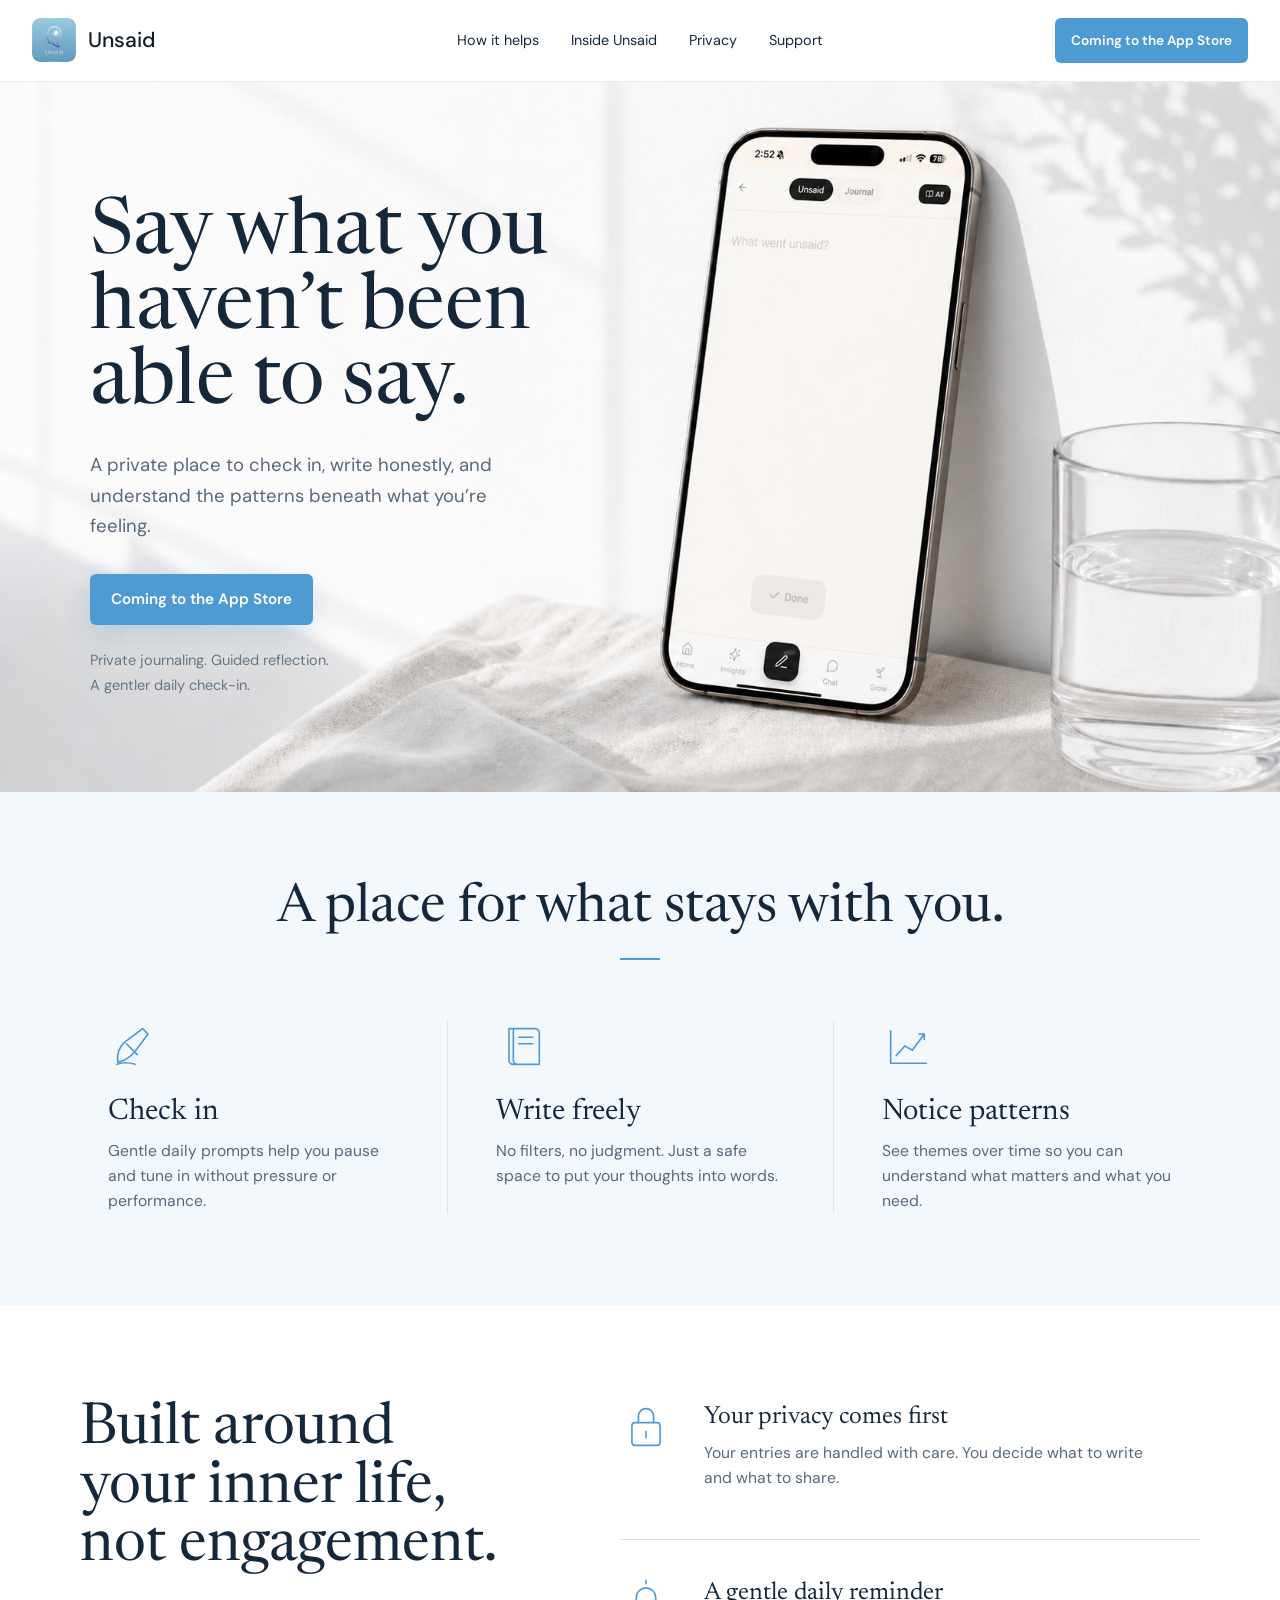
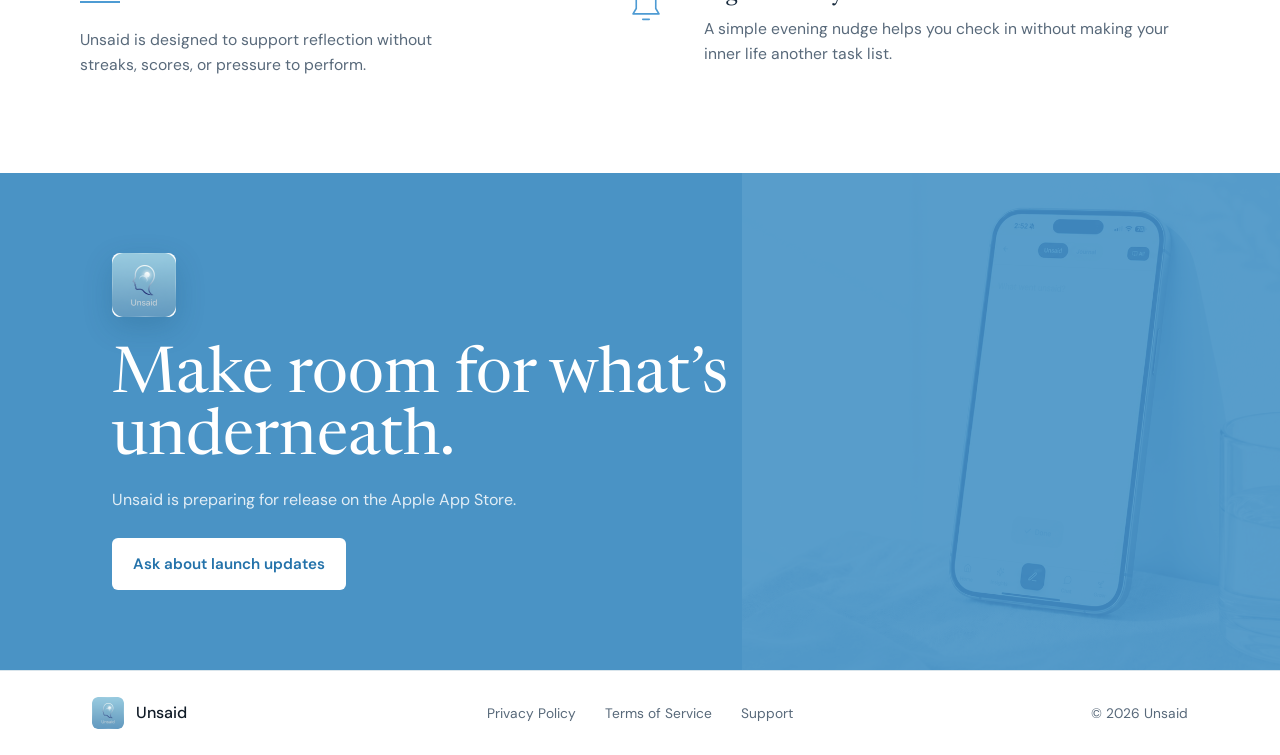
==== index.html @ bd215448 "Add files via upload" ====
<!doctype html>
<html lang="en">
  <head>
    <meta charset="utf-8">
    <meta name="viewport" content="width=device-width, initial-scale=1">
    <title>Unsaid | Understand Your Silence</title>
    <meta name="description" content="Unsaid is a private place to check in, write honestly, and understand the patterns beneath what you are feeling.">
    <link rel="icon" href="assets/unsaid-logo.png">
    <link rel="apple-touch-icon" href="assets/unsaid-logo.png">
    <link rel="preload" as="image" href="assets/unsaid-hero-v2.png">
    <link rel="stylesheet" href="styles.css">
  </head>
  <body>
    <div class="site-shell">
      <nav class="nav" aria-label="Main navigation">
        <a class="brand" href="index.html">
          <img src="assets/unsaid-logo.png" alt="Unsaid logo">
          <span>Unsaid</span>
        </a>
        <div class="nav-links">
          <a href="#how">How it helps</a>
          <a href="#inside">Inside Unsaid</a>
          <a href="privacy.html">Privacy</a>
          <a href="support.html">Support</a>
        </div>
        <a class="nav-cta" href="#availability">Coming to the App Store</a>
      </nav>

      <main>
        <section class="hero">
          <img class="hero-image" src="assets/unsaid-hero-v2.png" alt="The real Unsaid writing screen shown on an iPhone beside a glass of water">
          <div class="hero-copy">
            <h1>Say what you haven&rsquo;t been able to say.</h1>
            <p>A private place to check in, write honestly, and understand the patterns beneath what you&rsquo;re feeling.</p>
            <a class="button" href="#availability">Coming to the App Store</a>
            <p class="hero-note">Private journaling. Guided reflection.<br>A gentler daily check-in.</p>
          </div>
        </section>

        <section id="how" class="features-section">
          <div class="section-heading reveal">
            <h2>A place for what stays with you.</h2>
            <span aria-hidden="true"></span>
          </div>
          <div class="feature-list">
            <article class="feature reveal">
              <svg viewBox="0 0 48 48" aria-hidden="true"><path d="M9 38c7-1 12-5 16-10L37 12l-5-5-16 12c-5 4-8 10-7 19Zm8-17 10 10M8 40c6-2 11-2 17 0"/></svg>
              <h3>Check in</h3>
              <p>Gentle daily prompts help you pause and tune in without pressure or performance.</p>
            </article>
            <article class="feature reveal">
              <svg viewBox="0 0 48 48" aria-hidden="true"><path d="M12 7h24a4 4 0 0 1 4 4v29H16a4 4 0 0 1-4-4V7Zm4 0v29a4 4 0 0 0 4 4M21 15h13M21 21h13"/></svg>
              <h3>Write freely</h3>
              <p>No filters, no judgment. Just a safe space to put your thoughts into words.</p>
            </article>
            <article class="feature reveal">
              <svg viewBox="0 0 48 48" aria-hidden="true"><path d="M8 39V9M8 39h33M13 32l8-9 7 4 11-15M34 12h5v5"/></svg>
              <h3>Notice patterns</h3>
              <p>See themes over time so you can understand what matters and what you need.</p>
            </article>
          </div>
        </section>

        <section id="inside" class="values-section">
          <div class="values-inner">
            <div class="values-copy reveal">
              <h2>Built around your inner life, not engagement.</h2>
              <span class="small-rule" aria-hidden="true"></span>
              <p>Unsaid is designed to support reflection without streaks, scores, or pressure to perform.</p>
            </div>
            <div class="value-list">
              <article class="value reveal">
                <svg viewBox="0 0 48 48" aria-hidden="true"><rect x="11" y="20" width="26" height="21" rx="3"/><path d="M17 20v-6a7 7 0 0 1 14 0v6M24 28v6"/></svg>
                <div>
                  <h3>Your privacy comes first</h3>
                  <p>Your entries are handled with care. You decide what to write and what to share.</p>
                </div>
              </article>
              <article class="value reveal">
                <svg viewBox="0 0 48 48" aria-hidden="true"><path d="M12 35h24l-3-5V20a9 9 0 0 0-18 0v10l-3 5Zm9 5h6M24 7V4"/></svg>
                <div>
                  <h3>A gentle daily reminder</h3>
                  <p>A simple evening nudge helps you check in without making your inner life another task list.</p>
                </div>
              </article>
            </div>
          </div>
        </section>

        <section id="availability" class="closing-section">
          <div class="closing-inner reveal">
            <img src="assets/unsaid-logo.png" alt="" aria-hidden="true">
            <h2>Make room for what&rsquo;s underneath.</h2>
            <p>Unsaid is preparing for release on the Apple App Store.</p>
            <a class="button light" href="mailto:hello@showcasesolutionsapps.com?subject=Unsaid%20launch%20updates">Ask about launch updates</a>
          </div>
        </section>
      </main>

      <footer class="footer">
        <div class="footer-inner">
          <a class="footer-brand" href="index.html"><img src="assets/unsaid-logo.png" alt=""><span>Unsaid</span></a>
          <div class="footer-links">
            <a href="privacy.html">Privacy Policy</a>
            <a href="terms.html">Terms of Service</a>
            <a href="support.html">Support</a>
          </div>
          <span>&copy; 2026 Unsaid</span>
        </div>
      </footer>
    </div>
  </body>
</html>
---- styles.css ----
@import url('https://fonts.googleapis.com/css2?family=DM+Sans:wght@400;500;600&family=Newsreader:opsz,wght@6..72,400;6..72,500&display=swap');

:root {
  --ink: #15283b;
  --muted: #58697a;
  --blue: #4e9bd3;
  --blue-dark: #2372aa;
  --pale-blue: #f2f8fc;
  --line: #d9e5ec;
  --amber: #d49b4b;
  --white: #ffffff;
  --serif: "Newsreader", Georgia, "Times New Roman", serif;
  --sans: "DM Sans", -apple-system, BlinkMacSystemFont, "Segoe UI", sans-serif;
}

* { box-sizing: border-box; }

html { scroll-behavior: smooth; }

body {
  margin: 0;
  color: var(--ink);
  background: var(--white);
  font-family: var(--sans);
  line-height: 1.6;
}

a { color: inherit; }

.site-shell { min-height: 100vh; background: var(--white); }

.nav {
  position: relative;
  z-index: 5;
  display: grid;
  grid-template-columns: 1fr auto 1fr;
  align-items: center;
  gap: 2rem;
  max-width: 1280px;
  margin: 0 auto;
  padding: 1.15rem 2rem;
  background: var(--white);
  border-bottom: 1px solid rgba(217, 229, 236, 0.72);
}

.brand,
.footer-brand {
  display: inline-flex;
  align-items: center;
  gap: 0.75rem;
  width: fit-content;
  color: #101b27;
  text-decoration: none;
  font-size: 1.32rem;
  font-weight: 500;
}

.brand img { width: 2.75rem; height: 2.75rem; border-radius: 8px; }

.nav-links { display: flex; align-items: center; gap: 2rem; font-size: 0.9rem; }
.nav-links a, .footer-links a { text-decoration: none; }
.nav-links a:hover, .footer-links a:hover { color: var(--blue-dark); }

.nav-cta {
  justify-self: end;
  padding: 0.7rem 1rem;
  border-radius: 6px;
  background: var(--blue);
  color: var(--white);
  text-decoration: none;
  font-size: 0.85rem;
  font-weight: 600;
}

.hero {
  position: relative;
  min-height: 710px;
  max-width: 1440px;
  margin: 0 auto;
  overflow: hidden;
  background: #fff;
}

.hero-image {
  position: absolute;
  inset: 0;
  width: 100%;
  height: 100%;
  object-fit: cover;
  object-position: center;
}

.hero-copy {
  position: relative;
  z-index: 1;
  width: min(42rem, 52%);
  padding: 7.25rem 0 5rem clamp(2rem, 7vw, 6.5rem);
}

.hero h1,
.section-heading h2,
.values-section h2,
.closing-section h2,
.legal-layout h1,
.legal-card h2 {
  font-family: var(--serif);
  font-weight: 400;
  letter-spacing: 0;
}

.hero h1 {
  max-width: 570px;
  margin: 0;
  font-size: clamp(3.8rem, 6.1vw, 6.1rem);
  line-height: 0.96;
}

.hero-copy > p:not(.hero-note) {
  max-width: 460px;
  margin: 1.7rem 0 0;
  color: var(--muted);
  font-size: 1.16rem;
  line-height: 1.65;
}

.button {
  display: inline-flex;
  align-items: center;
  justify-content: center;
  min-height: 3.2rem;
  margin-top: 2rem;
  padding: 0 1.25rem;
  border: 1px solid transparent;
  border-radius: 6px;
  background: var(--blue);
  color: var(--white);
  text-decoration: none;
  font-size: 0.95rem;
  font-weight: 600;
  box-shadow: 0 10px 28px rgba(50, 127, 180, 0.16);
  transition: transform 180ms ease, background 180ms ease;
}

.button:hover { background: var(--blue-dark); transform: translateY(-2px); }
.button:focus-visible, .nav a:focus-visible, .footer a:focus-visible { outline: 3px solid rgba(78, 155, 211, 0.3); outline-offset: 4px; }

.hero-note {
  margin: 1.5rem 0 0;
  color: #667787;
  font-size: 0.91rem;
  line-height: 1.7;
}

.features-section {
  padding: 5.5rem max(2rem, calc((100vw - 1160px) / 2)) 5.75rem;
  background: var(--pale-blue);
}

.section-heading { text-align: center; }
.section-heading h2 { margin: 0; font-size: clamp(2.5rem, 4.2vw, 4rem); line-height: 1.05; }
.section-heading span, .small-rule { display: block; width: 2.5rem; height: 2px; margin: 1.35rem auto 0; background: var(--blue); }

.feature-list {
  display: grid;
  grid-template-columns: repeat(3, 1fr);
  max-width: 1160px;
  margin: 3.8rem auto 0;
}

.feature { padding: 0 3rem; border-left: 1px solid var(--line); }
.feature:first-child { border-left: 0; }
.feature svg, .value svg { width: 3.25rem; height: 3.25rem; fill: none; stroke: var(--blue); stroke-width: 1.5; stroke-linecap: round; stroke-linejoin: round; }
.feature h3, .value h3 { margin: 1rem 0 0.55rem; font-family: var(--serif); font-size: 1.85rem; font-weight: 400; line-height: 1.1; }
.feature p, .value p, .values-copy p { margin: 0; color: var(--muted); font-size: 0.98rem; }

.values-section { padding: 6rem 2rem; }
.values-inner { display: grid; grid-template-columns: 0.85fr 1.15fr; gap: 7rem; max-width: 1120px; margin: 0 auto; }
.values-section h2 { max-width: 450px; margin: 0; font-size: clamp(2.65rem, 4.5vw, 4.3rem); line-height: 1.02; }
.values-copy .small-rule { margin: 1.5rem 0; }
.values-copy p { max-width: 400px; }
.value-list { display: grid; }
.value { display: grid; grid-template-columns: 4rem 1fr; gap: 1.25rem; align-items: start; padding: 0 0 2.3rem; border-bottom: 1px solid var(--line); }
.value + .value { padding-top: 2.3rem; }
.value:last-child { padding-bottom: 0; border-bottom: 0; }
.value h3 { margin-top: 0.2rem; font-size: 1.55rem; }
.value p { max-width: 470px; }

.closing-section {
  position: relative;
  overflow: hidden;
  color: var(--white);
  background: #4a93c5;
}

.closing-section::after {
  content: "";
  position: absolute;
  inset: 0 0 0 58%;
  background: url("assets/unsaid-hero-v2.png") 72% 50% / cover no-repeat;
  opacity: 0.23;
  mix-blend-mode: soft-light;
}

.closing-inner { position: relative; z-index: 1; max-width: 1120px; margin: 0 auto; padding: 5rem 2rem; }
.closing-inner > img { width: 4rem; height: 4rem; border-radius: 8px; box-shadow: 0 10px 30px rgba(14, 63, 96, 0.2); }
.closing-section h2 { max-width: 660px; margin: 1.3rem 0 0; font-size: clamp(3rem, 5vw, 5rem); line-height: 0.98; }
.closing-section p { margin: 1rem 0 0; color: rgba(255,255,255,0.84); }
.button.light { margin-top: 1.6rem; background: var(--white); color: var(--blue-dark); box-shadow: none; }
.button.light:hover { background: #f4f9fc; }

.legal-layout { max-width: 850px; margin: 0 auto; padding: 5rem 2rem 6rem; }
.legal-layout > h1 { margin: 0; font-size: clamp(3.4rem, 7vw, 5.8rem); line-height: 0.95; }
.section-intro { margin: 1rem 0 0; color: var(--muted); font-size: 1.05rem; }
.legal-card { margin-top: 3.5rem; padding-top: 2rem; border-top: 1px solid var(--line); }
.legal-card h2 { margin: 2.7rem 0 0.75rem; font-size: 2rem; line-height: 1.12; }
.legal-card h2:first-child { margin-top: 0; }
.legal-card h3 { margin: 1.5rem 0 0.4rem; font-size: 1rem; }
.legal-card p, .legal-card li { color: var(--muted); }
.legal-card a { color: var(--blue-dark); text-underline-offset: 3px; }

.footer { border-top: 1px solid var(--line); background: var(--white); }
.footer-inner { display: grid; grid-template-columns: 1fr auto 1fr; align-items: center; gap: 2rem; max-width: 1160px; margin: 0 auto; padding: 1.65rem 2rem; color: var(--muted); font-size: 0.86rem; }
.footer-brand { font-size: 1rem; }
.footer-brand img { width: 2rem; height: 2rem; border-radius: 6px; }
.footer-links { display: flex; gap: 1.8rem; }
.footer-inner > span { justify-self: end; }

@media (prefers-reduced-motion: no-preference) {
  .reveal { animation: reveal 700ms ease both; animation-timeline: view(); animation-range: entry 10% cover 28%; }
  @keyframes reveal { from { opacity: 0; transform: translateY(18px); } to { opacity: 1; transform: none; } }
}

@media (max-width: 900px) {
  .nav { grid-template-columns: 1fr auto; padding: 1rem 1.25rem; }
  .nav-links { display: none; }
  .nav-cta { font-size: 0.78rem; }
  .hero { min-height: 800px; display: flex; flex-direction: column; }
  .hero-copy { width: 100%; padding: 3.6rem 1.5rem 2rem; }
  .hero-copy > p:not(.hero-note) { max-width: 540px; }
  .hero-image { position: relative; order: 2; height: 410px; object-position: 66% center; }
  .feature { padding: 0 1.5rem; }
  .values-inner { gap: 3rem; }
}

@media (max-width: 640px) {
  .brand { font-size: 1.12rem; }
  .brand img { width: 2.45rem; height: 2.45rem; }
  .nav-cta { display: none; }
  .hero { min-height: auto; }
  .hero-copy { padding-top: 3.2rem; }
  .hero h1 { max-width: 360px; font-size: 3.5rem; }
  .hero-copy > p:not(.hero-note) { font-size: 1.04rem; line-height: 1.55; }
  .hero-image { height: 360px; object-fit: cover; object-position: 66% center; }
  .features-section { padding: 4.5rem 1.5rem; }
  .section-heading { text-align: left; }
  .section-heading h2 { font-size: 2.7rem; }
  .section-heading span { margin-left: 0; }
  .feature-list { grid-template-columns: 1fr; margin-top: 2.6rem; }
  .feature { display: grid; grid-template-columns: 3.4rem 1fr; gap: 0 1rem; padding: 1.6rem 0; border-left: 0; border-top: 1px solid var(--line); }
  .feature:first-child { border-top: 0; }
  .feature svg { grid-row: 1 / 3; width: 2.8rem; height: 2.8rem; }
  .feature h3 { margin: 0; font-size: 1.6rem; }
  .feature p { margin-top: 0.4rem; }
  .values-section { padding: 4.5rem 1.5rem; }
  .values-inner { grid-template-columns: 1fr; }
  .values-section h2 { font-size: 2.9rem; }
  .value { grid-template-columns: 3.4rem 1fr; gap: 1rem; }
  .value svg { width: 2.8rem; height: 2.8rem; }
  .closing-inner { padding: 4.25rem 1.5rem; }
  .closing-section::after { left: 35%; }
  .closing-section h2 { font-size: 3.2rem; }
  .legal-layout { padding: 3.5rem 1.5rem 5rem; }
  .legal-layout > h1 { font-size: 3.5rem; }
  .legal-card { margin-top: 2.5rem; }
  .footer-inner { grid-template-columns: 1fr; gap: 1.2rem; padding: 1.75rem 1.5rem; }
  .footer-links { flex-wrap: wrap; gap: 0.8rem 1.3rem; }
  .footer-inner > span { justify-self: start; }
}
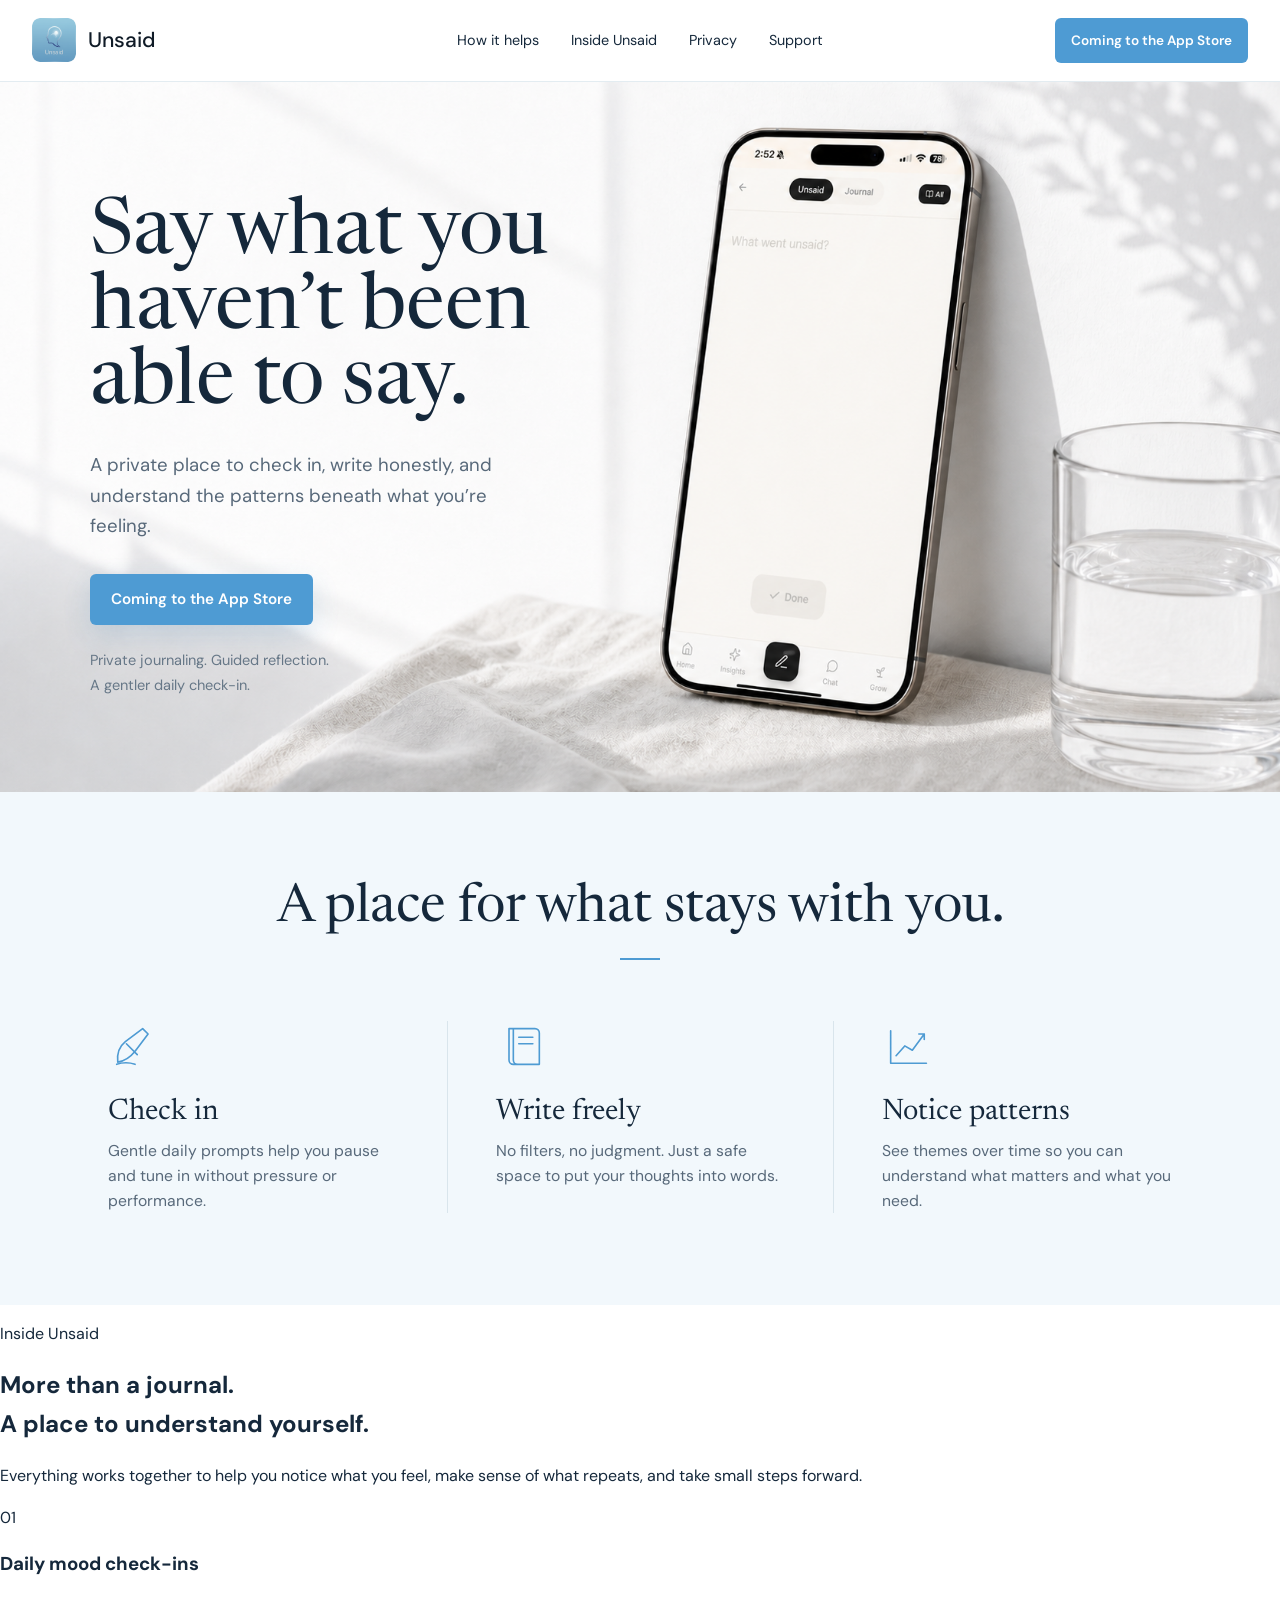
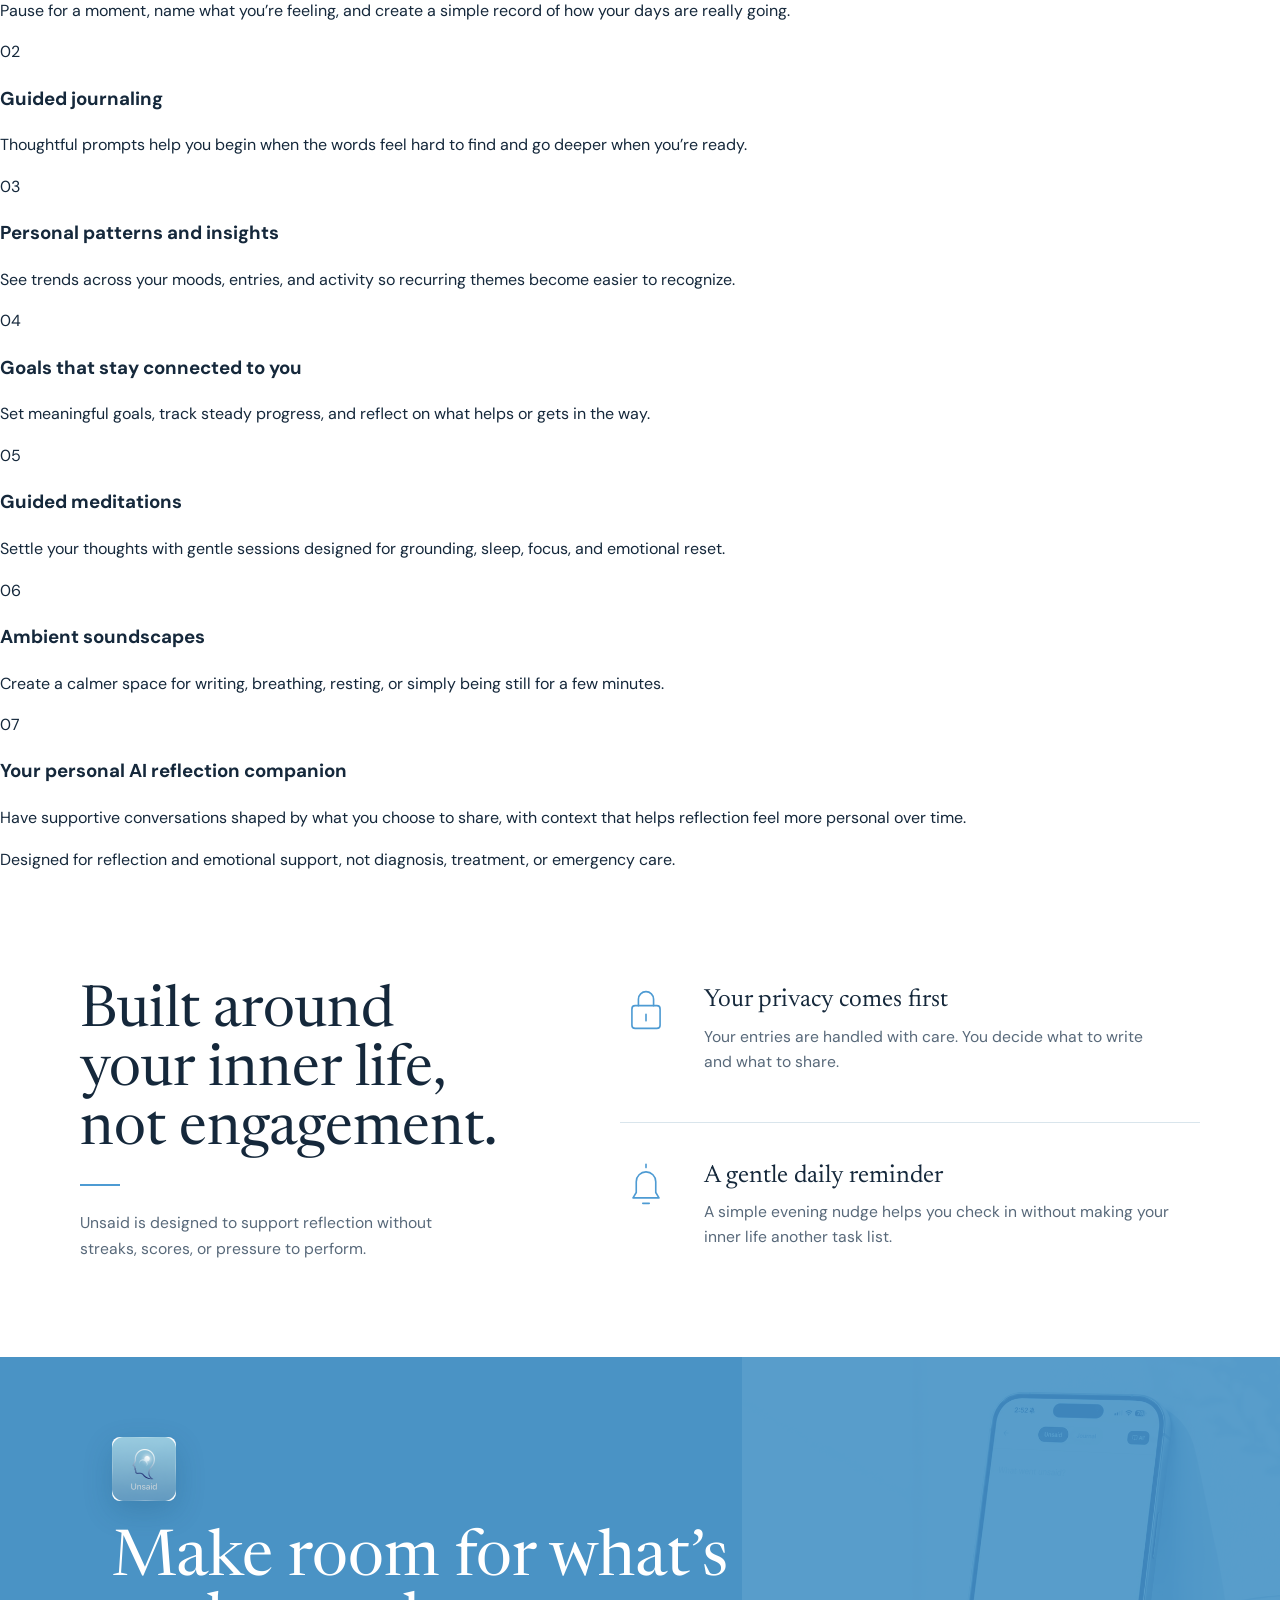
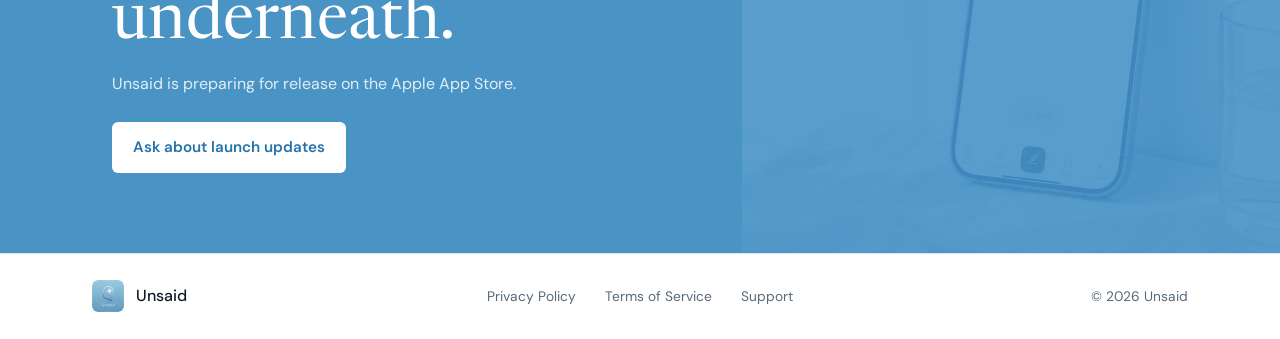
==== commit 053d3d90: "Revise meta description and update toolkit section Updated the meta description and modified the sec" ====
--- a/index.html
+++ b/index.html
@@ -4,7 +4,7 @@
     <meta charset="utf-8">
     <meta name="viewport" content="width=device-width, initial-scale=1">
     <title>Unsaid | Understand Your Silence</title>
-    <meta name="description" content="Unsaid is a private place to check in, write honestly, and understand the patterns beneath what you are feeling.">
+    <meta name="description" content="Unsaid brings together daily mood check-ins, guided journaling, personal insights, goals, meditation, ambient sound, and an AI reflection companion.">
     <link rel="icon" href="assets/unsaid-logo.png">
     <link rel="apple-touch-icon" href="assets/unsaid-logo.png">
     <link rel="preload" as="image" href="assets/unsaid-hero-v2.png">
@@ -61,7 +61,67 @@
           </div>
         </section>
 
-        <section id="inside" class="values-section">
+        <section id="inside" class="toolkit-section">
+          <div class="toolkit-heading reveal">
+            <p class="eyebrow">Inside Unsaid</p>
+            <h2>More than a journal.<br>A place to understand yourself.</h2>
+            <p>Everything works together to help you notice what you feel, make sense of what repeats, and take small steps forward.</p>
+          </div>
+          <div class="toolkit-list">
+            <article class="toolkit-item reveal">
+              <span>01</span>
+              <div>
+                <h3>Daily mood check-ins</h3>
+                <p>Pause for a moment, name what you&rsquo;re feeling, and create a simple record of how your days are really going.</p>
+              </div>
+            </article>
+            <article class="toolkit-item reveal">
+              <span>02</span>
+              <div>
+                <h3>Guided journaling</h3>
+                <p>Thoughtful prompts help you begin when the words feel hard to find and go deeper when you&rsquo;re ready.</p>
+              </div>
+            </article>
+            <article class="toolkit-item reveal">
+              <span>03</span>
+              <div>
+                <h3>Personal patterns and insights</h3>
+                <p>See trends across your moods, entries, and activity so recurring themes become easier to recognize.</p>
+              </div>
+            </article>
+            <article class="toolkit-item reveal">
+              <span>04</span>
+              <div>
+                <h3>Goals that stay connected to you</h3>
+                <p>Set meaningful goals, track steady progress, and reflect on what helps or gets in the way.</p>
+              </div>
+            </article>
+            <article class="toolkit-item reveal">
+              <span>05</span>
+              <div>
+                <h3>Guided meditations</h3>
+                <p>Settle your thoughts with gentle sessions designed for grounding, sleep, focus, and emotional reset.</p>
+              </div>
+            </article>
+            <article class="toolkit-item reveal">
+              <span>06</span>
+              <div>
+                <h3>Ambient soundscapes</h3>
+                <p>Create a calmer space for writing, breathing, resting, or simply being still for a few minutes.</p>
+              </div>
+            </article>
+            <article class="toolkit-item reveal">
+              <span>07</span>
+              <div>
+                <h3>Your personal AI reflection companion</h3>
+                <p>Have supportive conversations shaped by what you choose to share, with context that helps reflection feel more personal over time.</p>
+                <p class="support-note">Designed for reflection and emotional support, not diagnosis, treatment, or emergency care.</p>
+              </div>
+            </article>
+          </div>
+        </section>
+
+        <section class="values-section">
           <div class="values-inner">
             <div class="values-copy reveal">
               <h2>Built around your inner life, not engagement.</h2>
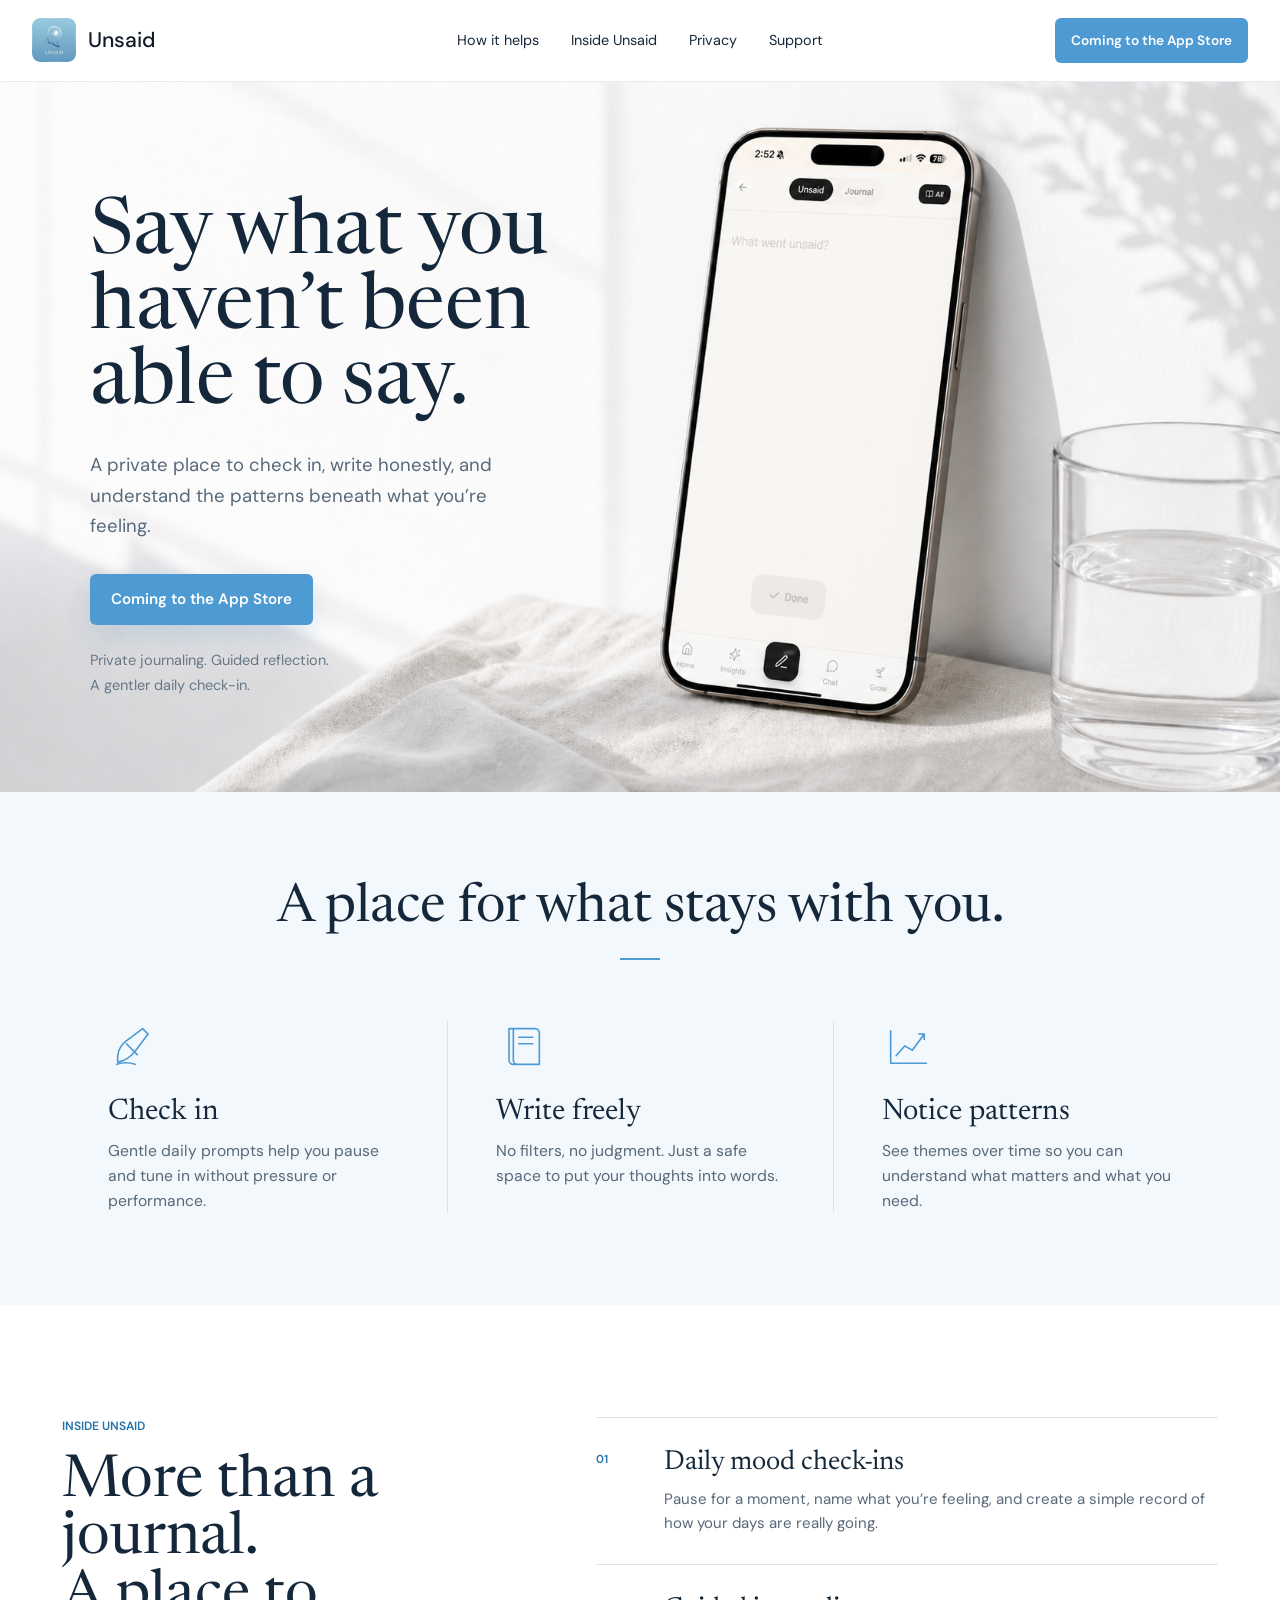
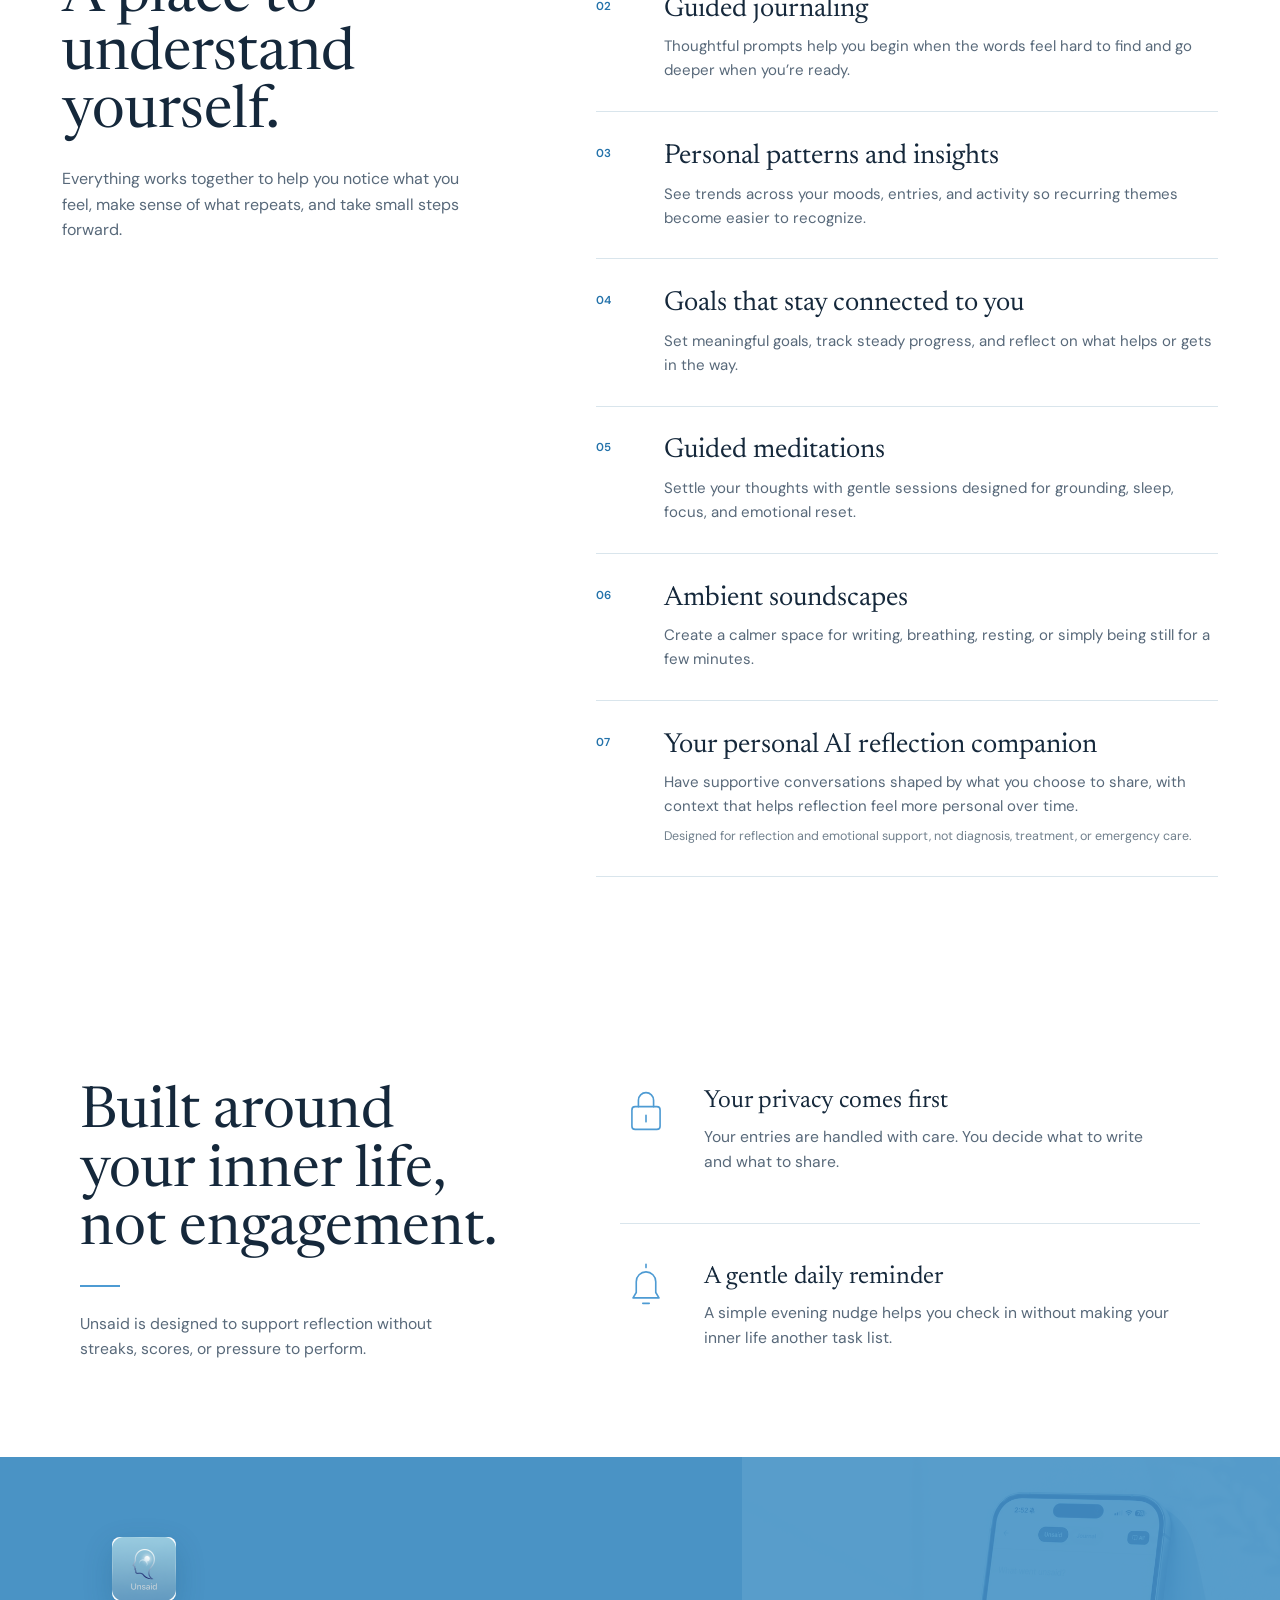
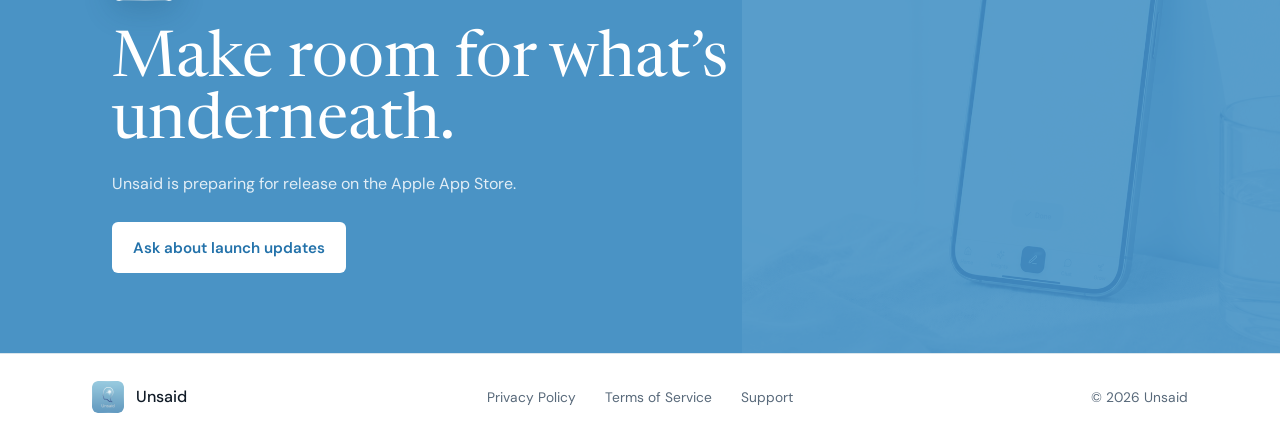
==== commit c5a4e987: "Add version query to stylesheet link Updated stylesheet link to include version query parameter." ====
--- a/index.html
+++ b/index.html
@@ -8,7 +8,7 @@
     <link rel="icon" href="assets/unsaid-logo.png">
     <link rel="apple-touch-icon" href="assets/unsaid-logo.png">
     <link rel="preload" as="image" href="assets/unsaid-hero-v2.png">
-    <link rel="stylesheet" href="styles.css">
+    <link rel="stylesheet" href="styles.css?v=2">
   </head>
   <body>
     <div class="site-shell">
--- a/styles.css
+++ b/styles.css
@@ -173,6 +173,84 @@
 .feature h3, .value h3 { margin: 1rem 0 0.55rem; font-family: var(--serif); font-size: 1.85rem; font-weight: 400; line-height: 1.1; }
 .feature p, .value p, .values-copy p { margin: 0; color: var(--muted); font-size: 0.98rem; }
 
+.toolkit-section {
+  display: grid;
+  grid-template-columns: minmax(0, 0.82fr) minmax(0, 1.18fr);
+  gap: clamp(3rem, 8vw, 8rem);
+  max-width: 1220px;
+  margin: 0 auto;
+  padding: 7rem 2rem;
+}
+
+.toolkit-heading {
+  align-self: start;
+  position: sticky;
+  top: 2rem;
+}
+
+.eyebrow {
+  margin: 0 0 1.1rem;
+  color: var(--blue-dark);
+  font-size: 0.75rem;
+  font-weight: 600;
+  letter-spacing: 0;
+  text-transform: uppercase;
+}
+
+.toolkit-heading h2 {
+  max-width: 500px;
+  margin: 0;
+  font-family: var(--serif);
+  font-size: clamp(2.8rem, 4.6vw, 4.7rem);
+  font-weight: 400;
+  letter-spacing: 0;
+  line-height: 0.98;
+}
+
+.toolkit-heading > p:last-child {
+  max-width: 430px;
+  margin: 1.5rem 0 0;
+  color: var(--muted);
+  font-size: 1rem;
+}
+
+.toolkit-list { border-top: 1px solid var(--line); }
+
+.toolkit-item {
+  display: grid;
+  grid-template-columns: 3rem 1fr;
+  gap: 1.25rem;
+  padding: 1.8rem 0;
+  border-bottom: 1px solid var(--line);
+}
+
+.toolkit-item > span {
+  padding-top: 0.25rem;
+  color: var(--blue-dark);
+  font-size: 0.72rem;
+  font-weight: 600;
+}
+
+.toolkit-item h3 {
+  margin: 0;
+  font-family: var(--serif);
+  font-size: 1.72rem;
+  font-weight: 400;
+  line-height: 1.15;
+}
+
+.toolkit-item p {
+  max-width: 570px;
+  margin: 0.55rem 0 0;
+  color: var(--muted);
+  font-size: 0.94rem;
+}
+
+.toolkit-item .support-note {
+  color: #71808d;
+  font-size: 0.78rem;
+}
+
 .values-section { padding: 6rem 2rem; }
 .values-inner { display: grid; grid-template-columns: 0.85fr 1.15fr; gap: 7rem; max-width: 1120px; margin: 0 auto; }
 .values-section h2 { max-width: 450px; margin: 0; font-size: clamp(2.65rem, 4.5vw, 4.3rem); line-height: 1.02; }
@@ -239,6 +317,8 @@
   .hero-copy > p:not(.hero-note) { max-width: 540px; }
   .hero-image { position: relative; order: 2; height: 410px; object-position: 66% center; }
   .feature { padding: 0 1.5rem; }
+  .toolkit-section { grid-template-columns: 1fr; gap: 3.5rem; padding: 5.5rem 2rem; }
+  .toolkit-heading { position: static; }
   .values-inner { gap: 3rem; }
 }
 
@@ -261,6 +341,10 @@
   .feature svg { grid-row: 1 / 3; width: 2.8rem; height: 2.8rem; }
   .feature h3 { margin: 0; font-size: 1.6rem; }
   .feature p { margin-top: 0.4rem; }
+  .toolkit-section { gap: 2.8rem; padding: 4.5rem 1.5rem; }
+  .toolkit-heading h2 { font-size: 3rem; }
+  .toolkit-item { grid-template-columns: 2.3rem 1fr; gap: 0.75rem; padding: 1.55rem 0; }
+  .toolkit-item h3 { font-size: 1.5rem; }
   .values-section { padding: 4.5rem 1.5rem; }
   .values-inner { grid-template-columns: 1fr; }
   .values-section h2 { font-size: 2.9rem; }
